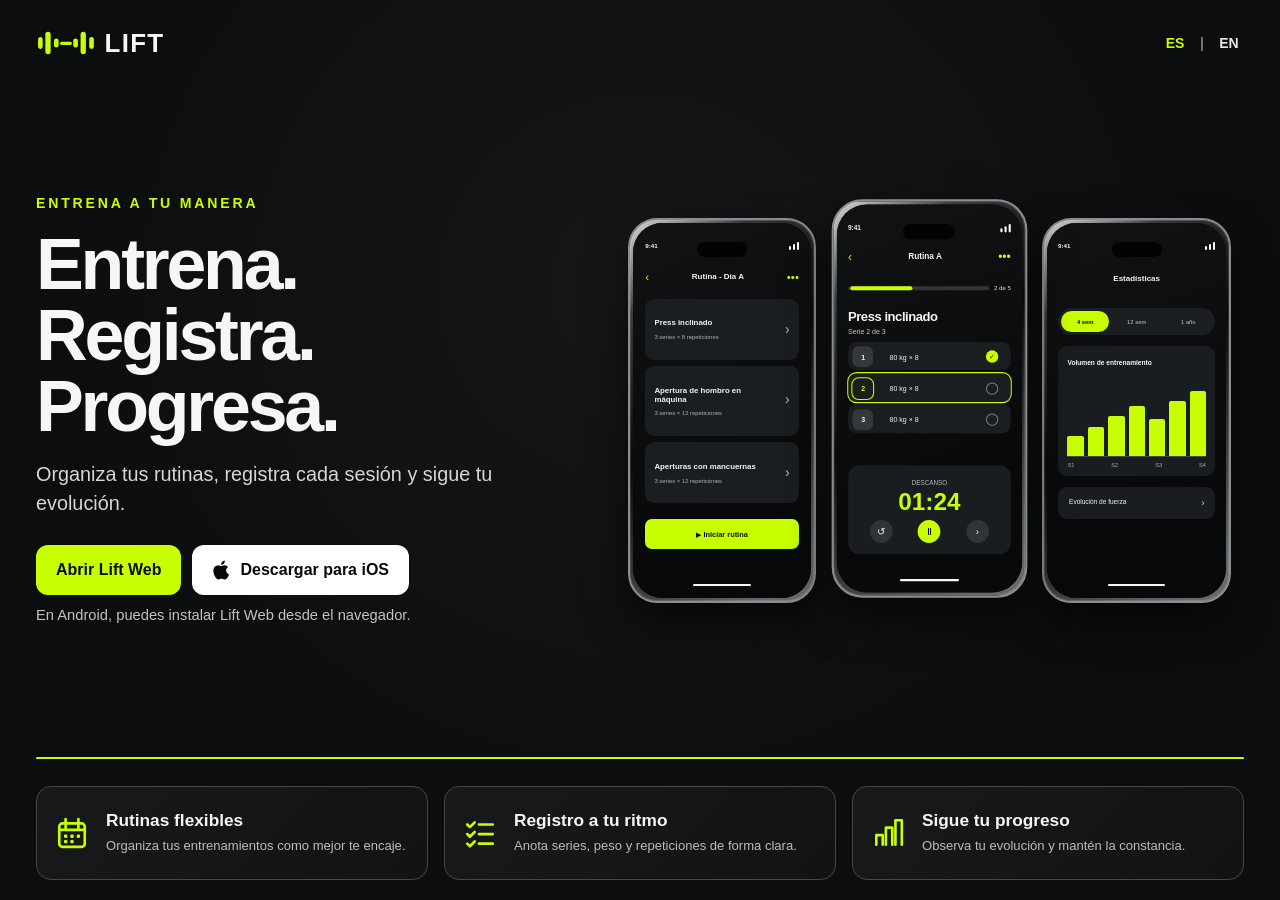
==== index.html @ 6bd26bf0 "Add responsive bilingual LIFT landing" ====
<!doctype html>
<html lang="es">
  <head>
    <meta charset="UTF-8" />
    <meta name="viewport" content="width=device-width, initial-scale=1, viewport-fit=cover" />
    <meta name="theme-color" content="#0c0d0e" />
    <meta name="description" content="Entrena a tu manera con LIFT. Organiza tus rutinas, registra cada sesión y sigue tu evolución." />
    <link rel="icon" type="image/svg+xml" href="assets/lift-mark.svg" />
    <link rel="stylesheet" href="styles.css" />
    <title>LIFT — Entrena. Registra. Progresa.</title>
  </head>
  <body>
    <main class="landing-shell">
      <header class="site-header">
        <a class="brand" href="./" aria-label="LIFT">
          <img class="brand__logo" src="assets/lift-wordmark.svg" alt="LIFT" />
        </a>
        <nav class="language-switch" aria-label="Idioma">
          <button class="language-switch__button is-active" type="button" data-language="es" aria-pressed="true">ES</button>
          <span aria-hidden="true">|</span>
          <button class="language-switch__button" type="button" data-language="en" aria-pressed="false">EN</button>
        </nav>
      </header>

      <section class="hero" aria-labelledby="hero-title">
        <div class="hero-copy">
          <p class="eyebrow" data-i18n="eyebrow">Entrena a tu manera</p>
          <h1 id="hero-title">
            <span data-i18n="headlineFirst">Entrena. Registra.</span>
            <span data-i18n="headlineSecond">Progresa.</span>
          </h1>
          <p class="hero-copy__description" data-i18n="description">Organiza tus rutinas, registra cada sesión y sigue tu evolución.</p>
          <div class="cta-group">
            <a class="button button--primary" data-link="web" href="web/">
              <span data-i18n="webCta">Abrir Lift Web</span>
            </a>
            <a class="button button--apple" data-link="ios" href="#ios-link-pending" aria-disabled="true" title="Añade el enlace de App Store en src/config.js">
              <svg class="apple-mark" aria-hidden="true" viewBox="0 0 18 21"><path d="M14.9 11.1c0-2.5 2-3.7 2.1-3.8a4.6 4.6 0 0 0-3.6-1.9c-1.5-.2-2.9.9-3.7.9-.8 0-2-.9-3.3-.9a4.9 4.9 0 0 0-4.1 2.5c-1.8 3.1-.5 7.7 1.3 10.2.9 1.2 1.9 2.5 3.2 2.4 1.3-.1 1.8-.8 3.4-.8 1.6 0 2.1.8 3.4.8 1.4 0 2.2-1.2 3.1-2.4 1-1.4 1.4-2.8 1.4-2.9-.1 0-3.1-1.2-3.2-4.1ZM12.5 3.8A4.5 4.5 0 0 0 13.6.5a4.6 4.6 0 0 0-3 1.5A4.3 4.3 0 0 0 9.5 5a3.8 3.8 0 0 0 3-1.2Z" fill="currentColor" /></svg>
              <span data-i18n="iosCta">Descargar para iOS</span>
            </a>
          </div>
          <p class="android-note" data-i18n="androidNote">En Android, puedes instalar Lift Web desde el navegador.</p>
        </div>

        <div class="previews" data-i18n-aria="previewsLabel" aria-label="Vistas de LIFT">
          <article class="phone phone--routine" data-preview="routine" aria-label="Vista de rutina">
            <div class="phone__screen">
              <div class="phone-mock phone-mock--routine">
                <div class="phone__status"><span>9:41</span><span class="status-icons"><i></i><i></i><i></i></span></div>
                <div class="phone__notch"></div>
                <div class="phone__topbar"><span class="lime">‹</span><strong data-i18n="routineScreenTitle">Rutina - Día A</strong><span class="lime">•••</span></div>
                <div class="routine-items">
                  <div class="routine-item"><strong data-i18n="exerciseOne">Press inclinado</strong><small data-i18n="setsEight">3 series × 8 repeticiones</small><span>›</span></div>
                  <div class="routine-item"><strong data-i18n="exerciseTwo">Apertura de hombro en máquina</strong><small data-i18n="setsTwelve">3 series × 12 repeticiones</small><span>›</span></div>
                  <div class="routine-item"><strong data-i18n="exerciseThree">Aperturas con mancuernas</strong><small data-i18n="setsTwelve">3 series × 12 repeticiones</small><span>›</span></div>
                </div>
                <div class="phone-button" data-i18n="startRoutine">▶ Iniciar rutina</div>
                <div class="phone__home"></div>
              </div>
            </div>
          </article>

          <article class="phone phone--workout" data-preview="workout" aria-label="Vista de entrenamiento en curso">
            <div class="phone__screen">
              <div class="phone-mock phone-mock--workout">
                <div class="phone__status"><span>9:41</span><span class="status-icons"><i></i><i></i><i></i></span></div>
                <div class="phone__notch"></div>
                <div class="phone__topbar"><span class="lime">‹</span><strong data-i18n="workoutScreenTitle">Rutina A</strong><span class="lime">•••</span></div>
                <div class="progress-line"><span></span><small data-i18n="exerciseCount">2 de 5</small></div>
                <h2 data-i18n="exerciseOne">Press inclinado</h2>
                <p class="set-caption" data-i18n="setCaption">Serie 2 de 3</p>
                <div class="set-list">
                  <div class="set-row"><b>1</b><span>80 kg × 8</span><i class="checked">✓</i></div>
                  <div class="set-row is-current"><b>2</b><span>80 kg × 8</span><i></i></div>
                  <div class="set-row"><b>3</b><span>80 kg × 8</span><i></i></div>
                </div>
                <div class="rest-card"><small data-i18n="rest">Descanso</small><strong>01:24</strong><div><i>↺</i><b>Ⅱ</b><i>›</i></div></div>
                <div class="phone__home"></div>
              </div>
            </div>
          </article>

          <article class="phone phone--stats" data-preview="stats" aria-label="Vista de estadísticas">
            <div class="phone__screen">
              <div class="phone-mock phone-mock--stats">
                <div class="phone__status"><span>9:41</span><span class="status-icons"><i></i><i></i><i></i></span></div>
                <div class="phone__notch"></div>
                <div class="phone__topbar phone__topbar--center"><strong data-i18n="statsScreenTitle">Estadísticas</strong></div>
                <div class="period-tabs"><b data-i18n="fourWeeks">4 sem</b><span data-i18n="twelveWeeks">12 sem</span><span data-i18n="oneYear">1 año</span></div>
                <div class="chart-card"><strong data-i18n="volumeTitle">Volumen de entrenamiento</strong><div class="chart"><i style="--bar:26%"></i><i style="--bar:38%"></i><i style="--bar:52%"></i><i style="--bar:65%"></i><i style="--bar:48%"></i><i style="--bar:72%"></i><i style="--bar:86%"></i></div><div class="chart-labels"><span>S1</span><span>S2</span><span>S3</span><span>S4</span></div></div>
                <div class="strength-card"><span data-i18n="strengthTitle">Evolución de fuerza</span><b>›</b></div>
                <div class="phone__home"></div>
              </div>
            </div>
          </article>
        </div>
      </section>

      <div class="section-rule" aria-hidden="true"></div>

      <section class="features" data-i18n-aria="featuresLabel" aria-label="Características de LIFT">
        <article class="feature-card">
          <svg aria-hidden="true" viewBox="0 0 32 32" fill="none"><rect x="4" y="7" width="24" height="22" rx="3" stroke="currentColor" stroke-width="2.5"/><path d="M10 3v8M22 3v8M4 13h24" stroke="currentColor" stroke-width="2.5" stroke-linecap="round"/><path d="M10 19h.01M16 19h.01M22 19h.01M10 24h.01M16 24h.01" stroke="currentColor" stroke-width="3.5" stroke-linecap="round"/></svg>
          <div><h2 data-i18n="featureRoutinesTitle">Rutinas flexibles</h2><p data-i18n="featureRoutinesBody">Organiza tus entrenamientos como mejor te encaje.</p></div>
        </article>
        <article class="feature-card">
          <svg aria-hidden="true" viewBox="0 0 32 32" fill="none"><path d="m4 8 2.5 2.5L11 6M15 8h13M4 17l2.5 2.5L11 15M15 17h13M4 26l2.5 2.5L11 24M15 26h13" stroke="currentColor" stroke-width="2.5" stroke-linecap="round" stroke-linejoin="round"/></svg>
          <div><h2 data-i18n="featureLogTitle">Registro a tu ritmo</h2><p data-i18n="featureLogBody">Anota series, peso y repeticiones de forma clara.</p></div>
        </article>
        <article class="feature-card">
          <svg aria-hidden="true" viewBox="0 0 32 32" fill="none"><path d="M5 27V18h6v9M14 27V11h6v16M23 27V4h6v23" stroke="currentColor" stroke-width="2.5" stroke-linecap="round" stroke-linejoin="round"/></svg>
          <div><h2 data-i18n="featureProgressTitle">Sigue tu progreso</h2><p data-i18n="featureProgressBody">Observa tu evolución y mantén la constancia.</p></div>
        </article>
      </section>
    </main>
    <script type="module" src="src/main.js"></script>
  </body>
</html>
---- styles.css ----
:root {
  color-scheme: dark;
  font-family: -apple-system, BlinkMacSystemFont, "SF Pro Display", "Segoe UI", sans-serif;
  color: #f5f6f7;
  background: #0c0d0e;
  font-synthesis: none;
  text-rendering: optimizeLegibility;
  --lime: #c8ff00;
  --muted: #a2a6aa;
  --panel: #151719;
  --line: #34383b;
}

* { box-sizing: border-box; }

html { min-width: 320px; background: #0c0d0e; }

body {
  min-width: 320px;
  min-height: 100svh;
  margin: 0;
  background: radial-gradient(ellipse at 50% 32%, #151718 0, #0c0d0e 65%);
}

button, a { font: inherit; }

.landing-shell {
  width: min(100% - 72px, 1420px);
  min-height: 100svh;
  margin: 0 auto;
  padding: max(22px, env(safe-area-inset-top)) 0 max(20px, env(safe-area-inset-bottom));
  display: grid;
  grid-template-rows: auto minmax(0, 1fr) auto auto;
  gap: clamp(18px, 3vh, 34px);
}

.site-header {
  display: flex;
  align-items: center;
  justify-content: space-between;
  min-height: 42px;
}

.brand { display: inline-flex; align-items: center; }
.brand__logo { display: block; width: 145px; height: auto; }

.language-switch {
  display: flex;
  align-items: center;
  gap: 10px;
  color: #7b8084;
  font-size: 14px;
  font-weight: 700;
}

.language-switch__button {
  min-width: 30px;
  padding: 6px 0;
  border: 0;
  color: #e4e6e8;
  background: none;
  cursor: pointer;
}

.language-switch__button.is-active { color: var(--lime); }
.language-switch__button:focus-visible, .button:focus-visible { outline: 3px solid #fff; outline-offset: 4px; }

.hero {
  display: grid;
  grid-template-columns: minmax(0, .9fr) minmax(0, 1.1fr);
  align-items: center;
  gap: clamp(30px, 5vw, 88px);
  min-height: 0;
}

.hero-copy { max-width: 610px; }

.eyebrow {
  margin: 0 0 18px;
  color: var(--lime);
  font-size: clamp(12px, 1.1vw, 16px);
  font-weight: 800;
  letter-spacing: .2em;
  text-transform: uppercase;
}

h1 {
  max-width: 650px;
  margin: 0;
  font-size: clamp(42px, 5.6vw, 82px);
  font-weight: 760;
  line-height: .99;
  letter-spacing: -.045em;
  word-spacing: .055em;
}

h1 span { display: block; }

.hero-copy__description {
  max-width: 530px;
  margin: 18px 0 0;
  color: #d4d6d8;
  font-size: clamp(15px, 1.55vw, 22px);
  line-height: 1.45;
}

.cta-group {
  display: flex;
  flex-wrap: wrap;
  gap: 11px;
  margin-top: 28px;
}

.button {
  min-height: 50px;
  display: inline-flex;
  align-items: center;
  justify-content: center;
  gap: 11px;
  padding: 0 20px;
  border: 0;
  border-radius: 12px;
  text-decoration: none;
  font-size: clamp(14px, 1.25vw, 17px);
  font-weight: 750;
  white-space: nowrap;
  transition: transform .15s ease, filter .15s ease;
}

.button:hover { transform: translateY(-2px); filter: brightness(1.04); }
.button--primary { color: #0b0d0a; background: var(--lime); }
.button--apple { color: #08090a; background: #fff; }
.button--apple[aria-disabled="true"] { cursor: default; }
.button--apple[aria-disabled="true"]:hover { transform: none; filter: none; }
.apple-mark { width: 17px; height: 20px; }

.android-note {
  margin: 10px 0 0;
  color: #c0c3c5;
  font-size: clamp(12px, 1.15vw, 16px);
  line-height: 1.4;
}

.previews {
  display: flex;
  align-items: center;
  justify-content: center;
  gap: clamp(10px, 1.45vw, 22px);
  min-width: 0;
  padding: 16px 0;
}

.phone {
  position: relative;
  flex: 0 1 30%;
  min-width: 0;
  max-width: 205px;
  aspect-ratio: .49;
  padding: 3px;
  border: 2px solid #8a8e91;
  border-radius: clamp(18px, 2.3vw, 30px);
  background: linear-gradient(140deg, #dadcdd, #363a3c 18%, #090a0b 46%, #66696b 92%);
  box-shadow: 0 18px 42px #0009, inset 0 0 0 1px #ffffff24;
}

.phone--workout { z-index: 1; transform: translateY(-12px) scale(1.035); }
.phone__screen { position: relative; width: 100%; height: 100%; overflow: hidden; border-radius: inherit; background: #090a0b; }
.phone__image { width: 100%; height: 100%; display: block; object-fit: cover; }

.phone-mock {
  position: relative;
  height: 100%;
  overflow: hidden;
  padding: 8% 7% 11%;
  background: linear-gradient(160deg, #101214, #08090a 72%);
  color: #f4f5f6;
  font-size: clamp(6px, .68vw, 9px);
}

.phone__status { display: flex; justify-content: space-between; align-items: center; height: 5%; font-size: .72em; font-weight: 700; }
.status-icons { display: flex; align-items: end; gap: 2px; height: 8px; }
.status-icons i { display: block; width: 2px; border-radius: 3px; background: #fff; }
.status-icons i:nth-child(1) { height: 4px; }
.status-icons i:nth-child(2) { height: 6px; }
.status-icons i:nth-child(3) { height: 8px; }
.phone__notch { position: absolute; top: 5%; left: 36%; width: 28%; height: 4%; border-radius: 20px; background: #020303; }
.phone__topbar { height: 13%; display: flex; align-items: center; justify-content: space-between; gap: 2px; font-size: .92em; }
.phone__topbar strong { overflow: hidden; text-overflow: ellipsis; white-space: nowrap; }
.phone__topbar--center { justify-content: center; }
.lime { color: var(--lime); font-size: 1.45em; }
.routine-items { display: grid; gap: 3%; height: 60%; }
.routine-item { position: relative; display: flex; flex-direction: column; justify-content: center; min-height: 0; padding: 6%; border-radius: 9px; background: #1b1e20; }
.routine-item strong { max-width: 87%; font-size: .9em; line-height: 1.15; }
.routine-item small { margin-top: 5%; color: #aeb3b6; font-size: .68em; }
.routine-item > span { position: absolute; right: 6%; top: 36%; color: #aeb5bb; font-size: 1.6em; }
.phone-button { position: absolute; right: 7%; bottom: 13%; left: 7%; padding: 6% 3%; border-radius: 7px; color: #0b0d09; background: var(--lime); text-align: center; font-size: .85em; font-weight: 800; }
.phone__home { position: absolute; bottom: 3.1%; left: 34%; width: 32%; height: 2px; border-radius: 3px; background: #f8f8f8; }

.phone-mock--workout { padding-left: 6%; padding-right: 6%; }
.phone-mock--workout .phone__topbar { height: 11%; }
.progress-line { display: flex; align-items: center; gap: 5px; height: 7%; }
.progress-line::before { content: ""; flex: 1; height: 4px; border-radius: 3px; background: #333638; }
.progress-line > span { position: absolute; left: 7%; width: 34%; height: 4px; border-radius: 3px; background: var(--lime); }
.progress-line small { color: #e4e6e7; font-size: .67em; }
.phone-mock--workout h2 { margin: 6% 0 0; font-size: 1.45em; letter-spacing: -.035em; }
.set-caption { margin: 2% 0 4%; color: #c4c8ca; font-size: .78em; }
.set-list { display: grid; gap: 3%; }
.set-row { display: grid; grid-template-columns: 20% 1fr 13%; align-items: center; gap: 4%; min-height: 21px; padding: 3%; border-radius: 8px; background: #1b1e20; font-size: .78em; }
.set-row b { display: grid; place-items: center; width: 20px; aspect-ratio: 1; border-radius: 6px; background: #34383b; }
.set-row i { width: 12px; aspect-ratio: 1; border: 1.5px solid #777c7f; border-radius: 50%; font-style: normal; }
.set-row i.checked { display: grid; place-items: center; border: 0; color: #0b0d0a; background: var(--lime); font-size: 1em; font-weight: 900; }
.set-row.is-current { outline: 1px solid var(--lime); }
.set-row.is-current b { color: var(--lime); background: transparent; outline: 1px solid var(--lime); }
.rest-card { position: absolute; right: 6%; bottom: 10%; left: 6%; padding: 6% 5%; border-radius: 11px; background: #1a1d1f; text-align: center; }
.rest-card small { color: #b7bbbe; font-size: .7em; text-transform: uppercase; }
.rest-card strong { display: block; margin: 2% 0 4%; color: var(--lime); font-size: 2.7em; line-height: 1; }
.rest-card div { display: flex; justify-content: space-around; align-items: center; }
.rest-card i, .rest-card b { display: grid; place-items: center; width: 22px; aspect-ratio: 1; border-radius: 50%; background: #303436; font-size: 1.1em; font-style: normal; }
.rest-card b { color: #080a07; background: var(--lime); }

.phone-mock--stats { padding-left: 6%; padding-right: 6%; }
.phone-mock--stats .phone__topbar { height: 14%; }
.period-tabs { display: flex; align-items: center; justify-content: space-between; gap: 3px; margin: 4% 0 7%; padding: 3px; border-radius: 20px; background: #1c1f21; font-size: .68em; }
.period-tabs > * { flex: 1; padding: 5% 0; border-radius: 20px; color: #c4c8ca; text-align: center; white-space: nowrap; }
.period-tabs b { color: #0b0d08; background: var(--lime); }
.chart-card { padding: 7% 6% 5%; border-radius: 9px; background: #1a1d1f; }
.chart-card > strong { font-size: .76em; }
.chart { height: 77px; display: flex; align-items: end; justify-content: space-between; gap: 4px; margin-top: 9%; border-bottom: 1px solid #464a4c; }
.chart i { flex: 1; height: var(--bar); border-radius: 2px 2px 0 0; background: var(--lime); }
.chart-labels { display: flex; justify-content: space-between; margin-top: 4%; color: #aeb3b6; font-size: .65em; }
.strength-card { display: flex; justify-content: space-between; margin-top: 7%; padding: 7%; border-radius: 9px; background: #1a1d1f; font-size: .75em; }
.strength-card b { font-size: 1.35em; color: #aeb5bb; }

.section-rule { height: 2px; border-radius: 2px; background: var(--lime); }

.features { display: grid; grid-template-columns: repeat(3, minmax(0, 1fr)); gap: 16px; }
.feature-card { min-height: 94px; display: flex; align-items: center; gap: 17px; padding: 18px; border: 1px solid #43484b; border-radius: 15px; background: linear-gradient(135deg, #17191a, #111314); }
.feature-card svg { flex: 0 0 34px; width: 34px; color: var(--lime); }
.feature-card h2 { margin: 0; font-size: clamp(14px, 1.35vw, 18px); line-height: 1.15; }
.feature-card p { margin: 6px 0 0; color: #b9bdc0; font-size: clamp(11px, 1.02vw, 14px); line-height: 1.35; }

@media (max-width: 860px) {
  .landing-shell { width: min(100% - 42px, 700px); gap: clamp(14px, 2.5vh, 24px); }
  .hero { grid-template-columns: minmax(0, 1fr) minmax(0, .95fr); gap: 20px; }
  .phone { flex-basis: 32%; }
  .previews { gap: 8px; }
  .phone-mock { font-size: clamp(6px, .9vw, 8px); }
  .cta-group { gap: 8px; margin-top: 20px; }
  .button { min-height: 46px; padding: 0 14px; }
  .feature-card { gap: 12px; padding: 14px; }
  .feature-card svg { flex-basis: 28px; width: 28px; }
}

@media (max-width: 680px) {
  .landing-shell {
    width: auto;
    min-height: 100svh;
    padding: max(12px, env(safe-area-inset-top)) 17px max(12px, env(safe-area-inset-bottom));
    display: flex;
    flex-direction: column;
    justify-content: space-between;
    gap: clamp(10px, 1.9vh, 16px);
  }
  .site-header { min-height: 31px; }
  .brand__logo { width: 105px; }
  .language-switch { gap: 7px; font-size: 12px; }
  .language-switch__button { min-width: 25px; padding: 4px 0; }
  .hero { display: flex; flex-direction: column; align-items: stretch; gap: 0; }
  .hero-copy { max-width: none; }
  .eyebrow { margin-bottom: 9px; font-size: 10px; letter-spacing: .18em; }
  h1 { max-width: 400px; font-size: clamp(34px, 9.6vw, 43px); line-height: .99; letter-spacing: -.045em; }
  h1 span:first-child { white-space: nowrap; }
  h1 span:last-child { margin-top: 1px; }
  .hero-copy__description { max-width: 360px; margin-top: 9px; font-size: 15px; line-height: 1.35; }
  .cta-group { display: grid; grid-template-columns: 1fr 1fr; gap: 8px; margin-top: 14px; }
  .button { min-height: 43px; gap: 6px; padding: 0 9px; border-radius: 10px; font-size: clamp(12px, 3.25vw, 14px); }
  .apple-mark { width: 14px; height: 17px; }
  .android-note { margin-top: 8px; font-size: 12px; line-height: 1.25; text-align: center; }
  .previews { width: 100%; gap: clamp(6px, 2vw, 9px); padding: 14px 0 8px; }
  .phone { flex: 1 1 0; max-width: 145px; aspect-ratio: .49; padding: 2px; border-width: 1.5px; border-radius: clamp(15px, 5vw, 22px); }
  .phone--workout { transform: translateY(-7px) scale(1.035); }
  .phone-mock { padding-top: 7%; font-size: clamp(6px, 2.05vw, 8px); }
  .phone__status { font-size: .68em; }
  .phone__topbar { font-size: .8em; }
  .routine-items { height: 59%; }
  .routine-item { border-radius: 7px; }
  .routine-item strong { font-size: .83em; }
  .routine-item small { font-size: .6em; }
  .phone-button { font-size: .72em; }
  .phone-mock--workout h2 { font-size: 1.22em; }
  .set-row { min-height: 16px; font-size: .68em; }
  .set-row b { width: 14px; border-radius: 4px; }
  .set-row i { width: 9px; }
  .rest-card { bottom: 10%; padding: 5% 4%; border-radius: 8px; }
  .rest-card strong { font-size: 2.3em; }
  .rest-card i, .rest-card b { width: 17px; }
  .chart { height: 57px; }
  .chart-card > strong { font-size: .67em; }
  .period-tabs { font-size: .6em; }
  .section-rule { height: 2px; }
  .features { grid-template-columns: repeat(3, minmax(0, 1fr)); gap: 7px; }
  .feature-card { min-height: 72px; flex-direction: column; justify-content: center; gap: 4px; padding: 8px 4px; border-radius: 11px; text-align: center; }
  .feature-card svg { flex: 0 0 23px; width: 23px; }
  .feature-card h2 { font-size: clamp(10px, 3vw, 12px); }
  .feature-card p { display: none; }
}

@media (max-width: 380px) {
  .landing-shell { padding-right: 14px; padding-left: 14px; }
  h1 { font-size: clamp(32px, 9.1vw, 35px); }
  .button { min-height: 41px; font-size: 12px; }
  .phone-mock { font-size: 6px; }
  .phone-mock--workout h2 { font-size: 1.15em; }
}

@media (max-height: 730px) and (max-width: 680px) {
  .landing-shell { gap: 8px; }
  .hero-copy__description { margin-top: 6px; }
  .cta-group { margin-top: 10px; }
  .android-note { margin-top: 5px; }
  .previews { padding-top: 7px; padding-bottom: 3px; }
  .phone { max-width: 130px; }
  .features { gap: 5px; }
  .feature-card { min-height: 60px; }
  .feature-card svg { flex-basis: 19px; width: 19px; }
}

@media (prefers-reduced-motion: reduce) {
  *, *::before, *::after { scroll-behavior: auto !important; transition-duration: .01ms !important; }
}
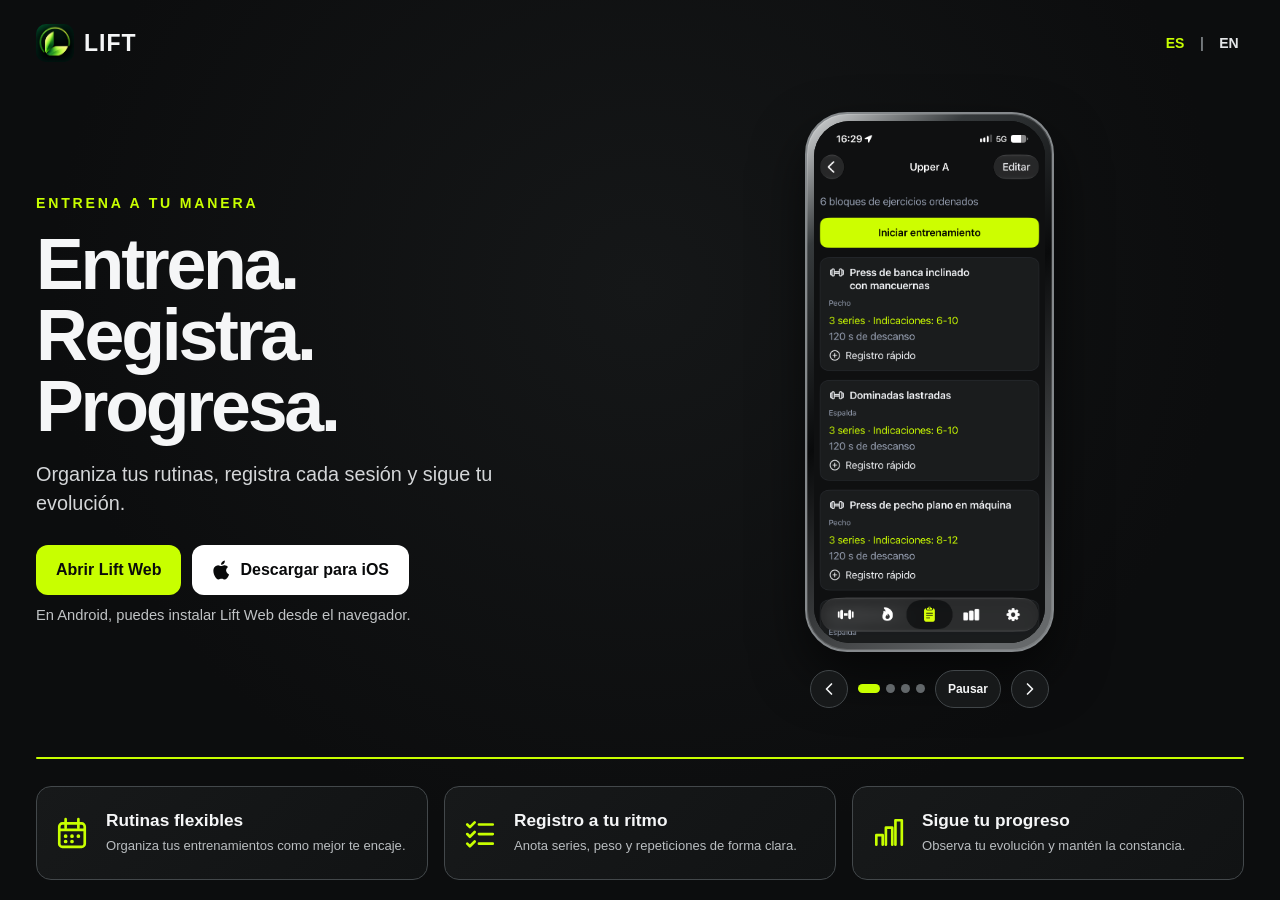
==== commit 33a6fd88: "Add real app screenshot carousel" ====
--- a/index.html
+++ b/index.html
@@ -5,7 +5,7 @@
     <meta name="viewport" content="width=device-width, initial-scale=1, viewport-fit=cover" />
     <meta name="theme-color" content="#0c0d0e" />
     <meta name="description" content="Entrena a tu manera con LIFT. Organiza tus rutinas, registra cada sesión y sigue tu evolución." />
-    <link rel="icon" type="image/svg+xml" href="assets/lift-mark.svg" />
+    <link rel="icon" type="image/jpeg" href="assets/real-app/lift-app-icon.jpeg" />
     <link rel="stylesheet" href="styles.css" />
     <title>LIFT — Entrena. Registra. Progresa.</title>
   </head>
@@ -13,7 +13,8 @@
     <main class="landing-shell">
       <header class="site-header">
         <a class="brand" href="./" aria-label="LIFT">
-          <img class="brand__logo" src="assets/lift-wordmark.svg" alt="LIFT" />
+          <img class="brand__mark" src="assets/real-app/lift-app-icon.jpeg" alt="" />
+          <span class="brand__name">LIFT</span>
         </a>
         <nav class="language-switch" aria-label="Idioma">
           <button class="language-switch__button is-active" type="button" data-language="es" aria-pressed="true">ES</button>
@@ -42,58 +43,24 @@
           <p class="android-note" data-i18n="androidNote">En Android, puedes instalar Lift Web desde el navegador.</p>
         </div>
 
-        <div class="previews" data-i18n-aria="previewsLabel" aria-label="Vistas de LIFT">
-          <article class="phone phone--routine" data-preview="routine" aria-label="Vista de rutina">
-            <div class="phone__screen">
-              <div class="phone-mock phone-mock--routine">
-                <div class="phone__status"><span>9:41</span><span class="status-icons"><i></i><i></i><i></i></span></div>
-                <div class="phone__notch"></div>
-                <div class="phone__topbar"><span class="lime">‹</span><strong data-i18n="routineScreenTitle">Rutina - Día A</strong><span class="lime">•••</span></div>
-                <div class="routine-items">
-                  <div class="routine-item"><strong data-i18n="exerciseOne">Press inclinado</strong><small data-i18n="setsEight">3 series × 8 repeticiones</small><span>›</span></div>
-                  <div class="routine-item"><strong data-i18n="exerciseTwo">Apertura de hombro en máquina</strong><small data-i18n="setsTwelve">3 series × 12 repeticiones</small><span>›</span></div>
-                  <div class="routine-item"><strong data-i18n="exerciseThree">Aperturas con mancuernas</strong><small data-i18n="setsTwelve">3 series × 12 repeticiones</small><span>›</span></div>
-                </div>
-                <div class="phone-button" data-i18n="startRoutine">▶ Iniciar rutina</div>
-                <div class="phone__home"></div>
-              </div>
+        <section class="product-carousel" data-i18n-aria="carouselLabel" aria-label="Capturas de la app LIFT" aria-roledescription="carrusel">
+          <div class="phone-frame">
+            <div class="phone-frame__screen" data-carousel-screen>
+              <div class="carousel-slides" data-carousel-slides aria-live="off"></div>
             </div>
-          </article>
-
-          <article class="phone phone--workout" data-preview="workout" aria-label="Vista de entrenamiento en curso">
-            <div class="phone__screen">
-              <div class="phone-mock phone-mock--workout">
-                <div class="phone__status"><span>9:41</span><span class="status-icons"><i></i><i></i><i></i></span></div>
-                <div class="phone__notch"></div>
-                <div class="phone__topbar"><span class="lime">‹</span><strong data-i18n="workoutScreenTitle">Rutina A</strong><span class="lime">•••</span></div>
-                <div class="progress-line"><span></span><small data-i18n="exerciseCount">2 de 5</small></div>
-                <h2 data-i18n="exerciseOne">Press inclinado</h2>
-                <p class="set-caption" data-i18n="setCaption">Serie 2 de 3</p>
-                <div class="set-list">
-                  <div class="set-row"><b>1</b><span>80 kg × 8</span><i class="checked">✓</i></div>
-                  <div class="set-row is-current"><b>2</b><span>80 kg × 8</span><i></i></div>
-                  <div class="set-row"><b>3</b><span>80 kg × 8</span><i></i></div>
-                </div>
-                <div class="rest-card"><small data-i18n="rest">Descanso</small><strong>01:24</strong><div><i>↺</i><b>Ⅱ</b><i>›</i></div></div>
-                <div class="phone__home"></div>
-              </div>
-            </div>
-          </article>
-
-          <article class="phone phone--stats" data-preview="stats" aria-label="Vista de estadísticas">
-            <div class="phone__screen">
-              <div class="phone-mock phone-mock--stats">
-                <div class="phone__status"><span>9:41</span><span class="status-icons"><i></i><i></i><i></i></span></div>
-                <div class="phone__notch"></div>
-                <div class="phone__topbar phone__topbar--center"><strong data-i18n="statsScreenTitle">Estadísticas</strong></div>
-                <div class="period-tabs"><b data-i18n="fourWeeks">4 sem</b><span data-i18n="twelveWeeks">12 sem</span><span data-i18n="oneYear">1 año</span></div>
-                <div class="chart-card"><strong data-i18n="volumeTitle">Volumen de entrenamiento</strong><div class="chart"><i style="--bar:26%"></i><i style="--bar:38%"></i><i style="--bar:52%"></i><i style="--bar:65%"></i><i style="--bar:48%"></i><i style="--bar:72%"></i><i style="--bar:86%"></i></div><div class="chart-labels"><span>S1</span><span>S2</span><span>S3</span><span>S4</span></div></div>
-                <div class="strength-card"><span data-i18n="strengthTitle">Evolución de fuerza</span><b>›</b></div>
-                <div class="phone__home"></div>
-              </div>
-            </div>
-          </article>
-        </div>
+          </div>
+          <div class="carousel-controls" data-carousel-controls data-i18n-aria="carouselControlsLabel" aria-label="Controles del carrusel">
+            <button class="carousel-control carousel-control--arrow" type="button" data-carousel-prev aria-label="Captura anterior">
+              <svg aria-hidden="true" viewBox="0 0 24 24"><path d="m15 18-6-6 6-6" /></svg>
+            </button>
+            <div class="carousel-dots" data-carousel-dots role="group" aria-label="Elegir captura"></div>
+            <button class="carousel-control carousel-control--toggle" type="button" data-carousel-toggle aria-pressed="false">Pausar</button>
+            <button class="carousel-control carousel-control--arrow" type="button" data-carousel-next aria-label="Siguiente captura">
+              <svg aria-hidden="true" viewBox="0 0 24 24"><path d="m9 18 6-6-6-6" /></svg>
+            </button>
+          </div>
+          <p class="visually-hidden" data-carousel-status aria-live="polite"></p>
+        </section>
       </section>
 
       <div class="section-rule" aria-hidden="true"></div>
--- a/styles.css
+++ b/styles.css
@@ -41,8 +41,9 @@
   min-height: 42px;
 }
 
-.brand { display: inline-flex; align-items: center; }
-.brand__logo { display: block; width: 145px; height: auto; }
+.brand { display: inline-flex; align-items: center; gap: 10px; color: inherit; text-decoration: none; }
+.brand__mark { display: block; width: 38px; height: 38px; border-radius: 10px; object-fit: cover; }
+.brand__name { font-size: 23px; font-weight: 800; letter-spacing: .045em; }
 
 .language-switch {
   display: flex;
@@ -141,95 +142,69 @@
   line-height: 1.4;
 }
 
-.previews {
-  display: flex;
-  align-items: center;
-  justify-content: center;
-  gap: clamp(10px, 1.45vw, 22px);
+.product-carousel {
+  display: grid;
+  justify-items: center;
+  align-content: center;
+  gap: 16px;
   min-width: 0;
-  padding: 16px 0;
-}
-
-.phone {
+}
+
+.phone-frame {
+  height: min(60svh, 650px);
+  max-height: 100%;
+  aspect-ratio: 707 / 1536;
+  padding: 7px;
+  border: 2px solid #85898c;
+  border-radius: clamp(34px, 3.3vw, 48px);
+  background: linear-gradient(140deg, #dadcdd, #363a3c 18%, #090a0b 46%, #66696b 92%);
+  box-shadow: 0 24px 52px #0009, inset 0 0 0 1px #ffffff24;
+}
+
+.phone-frame__screen {
   position: relative;
-  flex: 0 1 30%;
-  min-width: 0;
-  max-width: 205px;
-  aspect-ratio: .49;
-  padding: 3px;
-  border: 2px solid #8a8e91;
-  border-radius: clamp(18px, 2.3vw, 30px);
-  background: linear-gradient(140deg, #dadcdd, #363a3c 18%, #090a0b 46%, #66696b 92%);
-  box-shadow: 0 18px 42px #0009, inset 0 0 0 1px #ffffff24;
-}
-
-.phone--workout { z-index: 1; transform: translateY(-12px) scale(1.035); }
-.phone__screen { position: relative; width: 100%; height: 100%; overflow: hidden; border-radius: inherit; background: #090a0b; }
-.phone__image { width: 100%; height: 100%; display: block; object-fit: cover; }
-
-.phone-mock {
-  position: relative;
+  width: 100%;
   height: 100%;
   overflow: hidden;
-  padding: 8% 7% 11%;
-  background: linear-gradient(160deg, #101214, #08090a 72%);
+  border-radius: clamp(27px, 2.8vw, 39px);
+  background: #090a0b;
+  touch-action: pan-y;
+}
+
+.carousel-slides { position: absolute; inset: 0; }
+.carousel-slide { position: absolute; inset: 0; margin: 0; opacity: 0; visibility: hidden; transition: opacity .35s ease, visibility .35s ease; }
+.carousel-slide.is-active { opacity: 1; visibility: visible; }
+.carousel-slide img { display: block; width: 100%; height: 100%; object-fit: cover; }
+
+.carousel-controls {
+  display: flex;
+  align-items: center;
+  justify-content: center;
+  gap: 10px;
+  min-height: 42px;
+}
+
+.carousel-control {
+  min-width: 38px;
+  min-height: 38px;
+  display: inline-flex;
+  align-items: center;
+  justify-content: center;
+  border: 1px solid #414649;
+  border-radius: 999px;
   color: #f4f5f6;
-  font-size: clamp(6px, .68vw, 9px);
-}
-
-.phone__status { display: flex; justify-content: space-between; align-items: center; height: 5%; font-size: .72em; font-weight: 700; }
-.status-icons { display: flex; align-items: end; gap: 2px; height: 8px; }
-.status-icons i { display: block; width: 2px; border-radius: 3px; background: #fff; }
-.status-icons i:nth-child(1) { height: 4px; }
-.status-icons i:nth-child(2) { height: 6px; }
-.status-icons i:nth-child(3) { height: 8px; }
-.phone__notch { position: absolute; top: 5%; left: 36%; width: 28%; height: 4%; border-radius: 20px; background: #020303; }
-.phone__topbar { height: 13%; display: flex; align-items: center; justify-content: space-between; gap: 2px; font-size: .92em; }
-.phone__topbar strong { overflow: hidden; text-overflow: ellipsis; white-space: nowrap; }
-.phone__topbar--center { justify-content: center; }
-.lime { color: var(--lime); font-size: 1.45em; }
-.routine-items { display: grid; gap: 3%; height: 60%; }
-.routine-item { position: relative; display: flex; flex-direction: column; justify-content: center; min-height: 0; padding: 6%; border-radius: 9px; background: #1b1e20; }
-.routine-item strong { max-width: 87%; font-size: .9em; line-height: 1.15; }
-.routine-item small { margin-top: 5%; color: #aeb3b6; font-size: .68em; }
-.routine-item > span { position: absolute; right: 6%; top: 36%; color: #aeb5bb; font-size: 1.6em; }
-.phone-button { position: absolute; right: 7%; bottom: 13%; left: 7%; padding: 6% 3%; border-radius: 7px; color: #0b0d09; background: var(--lime); text-align: center; font-size: .85em; font-weight: 800; }
-.phone__home { position: absolute; bottom: 3.1%; left: 34%; width: 32%; height: 2px; border-radius: 3px; background: #f8f8f8; }
-
-.phone-mock--workout { padding-left: 6%; padding-right: 6%; }
-.phone-mock--workout .phone__topbar { height: 11%; }
-.progress-line { display: flex; align-items: center; gap: 5px; height: 7%; }
-.progress-line::before { content: ""; flex: 1; height: 4px; border-radius: 3px; background: #333638; }
-.progress-line > span { position: absolute; left: 7%; width: 34%; height: 4px; border-radius: 3px; background: var(--lime); }
-.progress-line small { color: #e4e6e7; font-size: .67em; }
-.phone-mock--workout h2 { margin: 6% 0 0; font-size: 1.45em; letter-spacing: -.035em; }
-.set-caption { margin: 2% 0 4%; color: #c4c8ca; font-size: .78em; }
-.set-list { display: grid; gap: 3%; }
-.set-row { display: grid; grid-template-columns: 20% 1fr 13%; align-items: center; gap: 4%; min-height: 21px; padding: 3%; border-radius: 8px; background: #1b1e20; font-size: .78em; }
-.set-row b { display: grid; place-items: center; width: 20px; aspect-ratio: 1; border-radius: 6px; background: #34383b; }
-.set-row i { width: 12px; aspect-ratio: 1; border: 1.5px solid #777c7f; border-radius: 50%; font-style: normal; }
-.set-row i.checked { display: grid; place-items: center; border: 0; color: #0b0d0a; background: var(--lime); font-size: 1em; font-weight: 900; }
-.set-row.is-current { outline: 1px solid var(--lime); }
-.set-row.is-current b { color: var(--lime); background: transparent; outline: 1px solid var(--lime); }
-.rest-card { position: absolute; right: 6%; bottom: 10%; left: 6%; padding: 6% 5%; border-radius: 11px; background: #1a1d1f; text-align: center; }
-.rest-card small { color: #b7bbbe; font-size: .7em; text-transform: uppercase; }
-.rest-card strong { display: block; margin: 2% 0 4%; color: var(--lime); font-size: 2.7em; line-height: 1; }
-.rest-card div { display: flex; justify-content: space-around; align-items: center; }
-.rest-card i, .rest-card b { display: grid; place-items: center; width: 22px; aspect-ratio: 1; border-radius: 50%; background: #303436; font-size: 1.1em; font-style: normal; }
-.rest-card b { color: #080a07; background: var(--lime); }
-
-.phone-mock--stats { padding-left: 6%; padding-right: 6%; }
-.phone-mock--stats .phone__topbar { height: 14%; }
-.period-tabs { display: flex; align-items: center; justify-content: space-between; gap: 3px; margin: 4% 0 7%; padding: 3px; border-radius: 20px; background: #1c1f21; font-size: .68em; }
-.period-tabs > * { flex: 1; padding: 5% 0; border-radius: 20px; color: #c4c8ca; text-align: center; white-space: nowrap; }
-.period-tabs b { color: #0b0d08; background: var(--lime); }
-.chart-card { padding: 7% 6% 5%; border-radius: 9px; background: #1a1d1f; }
-.chart-card > strong { font-size: .76em; }
-.chart { height: 77px; display: flex; align-items: end; justify-content: space-between; gap: 4px; margin-top: 9%; border-bottom: 1px solid #464a4c; }
-.chart i { flex: 1; height: var(--bar); border-radius: 2px 2px 0 0; background: var(--lime); }
-.chart-labels { display: flex; justify-content: space-between; margin-top: 4%; color: #aeb3b6; font-size: .65em; }
-.strength-card { display: flex; justify-content: space-between; margin-top: 7%; padding: 7%; border-radius: 9px; background: #1a1d1f; font-size: .75em; }
-.strength-card b { font-size: 1.35em; color: #aeb5bb; }
+  background: #17191a;
+  cursor: pointer;
+}
+
+.carousel-control:hover { border-color: var(--lime); }
+.carousel-control:focus-visible { outline: 3px solid #fff; outline-offset: 3px; }
+.carousel-control--arrow svg { width: 20px; height: 20px; fill: none; stroke: currentColor; stroke-width: 2; stroke-linecap: round; stroke-linejoin: round; }
+.carousel-control--toggle { padding: 0 12px; font-size: 12px; font-weight: 700; }
+.carousel-dots { display: flex; align-items: center; gap: 6px; }
+.carousel-dot { width: 9px; height: 9px; min-width: 9px; min-height: 9px; padding: 0; border: 0; border-radius: 50%; background: #62676a; cursor: pointer; }
+.carousel-dot[aria-current="true"] { width: 22px; border-radius: 9px; background: var(--lime); }
+.visually-hidden { position: absolute; width: 1px; height: 1px; padding: 0; margin: -1px; overflow: hidden; clip: rect(0, 0, 0, 0); white-space: nowrap; border: 0; }
 
 .section-rule { height: 2px; border-radius: 2px; background: var(--lime); }
 
@@ -242,9 +217,6 @@
 @media (max-width: 860px) {
   .landing-shell { width: min(100% - 42px, 700px); gap: clamp(14px, 2.5vh, 24px); }
   .hero { grid-template-columns: minmax(0, 1fr) minmax(0, .95fr); gap: 20px; }
-  .phone { flex-basis: 32%; }
-  .previews { gap: 8px; }
-  .phone-mock { font-size: clamp(6px, .9vw, 8px); }
   .cta-group { gap: 8px; margin-top: 20px; }
   .button { min-height: 46px; padding: 0 14px; }
   .feature-card { gap: 12px; padding: 14px; }
@@ -262,7 +234,9 @@
     gap: clamp(10px, 1.9vh, 16px);
   }
   .site-header { min-height: 31px; }
-  .brand__logo { width: 105px; }
+  .brand { gap: 8px; }
+  .brand__mark { width: 31px; height: 31px; border-radius: 8px; }
+  .brand__name { font-size: 20px; }
   .language-switch { gap: 7px; font-size: 12px; }
   .language-switch__button { min-width: 25px; padding: 4px 0; }
   .hero { display: flex; flex-direction: column; align-items: stretch; gap: 0; }
@@ -276,27 +250,15 @@
   .button { min-height: 43px; gap: 6px; padding: 0 9px; border-radius: 10px; font-size: clamp(12px, 3.25vw, 14px); }
   .apple-mark { width: 14px; height: 17px; }
   .android-note { margin-top: 8px; font-size: 12px; line-height: 1.25; text-align: center; }
-  .previews { width: 100%; gap: clamp(6px, 2vw, 9px); padding: 14px 0 8px; }
-  .phone { flex: 1 1 0; max-width: 145px; aspect-ratio: .49; padding: 2px; border-width: 1.5px; border-radius: clamp(15px, 5vw, 22px); }
-  .phone--workout { transform: translateY(-7px) scale(1.035); }
-  .phone-mock { padding-top: 7%; font-size: clamp(6px, 2.05vw, 8px); }
-  .phone__status { font-size: .68em; }
-  .phone__topbar { font-size: .8em; }
-  .routine-items { height: 59%; }
-  .routine-item { border-radius: 7px; }
-  .routine-item strong { font-size: .83em; }
-  .routine-item small { font-size: .6em; }
-  .phone-button { font-size: .72em; }
-  .phone-mock--workout h2 { font-size: 1.22em; }
-  .set-row { min-height: 16px; font-size: .68em; }
-  .set-row b { width: 14px; border-radius: 4px; }
-  .set-row i { width: 9px; }
-  .rest-card { bottom: 10%; padding: 5% 4%; border-radius: 8px; }
-  .rest-card strong { font-size: 2.3em; }
-  .rest-card i, .rest-card b { width: 17px; }
-  .chart { height: 57px; }
-  .chart-card > strong { font-size: .67em; }
-  .period-tabs { font-size: .6em; }
+  .product-carousel { gap: 10px; margin-top: 16px; }
+  .phone-frame { height: clamp(320px, 48svh, 390px); padding: 5px; border-radius: 34px; }
+  .phone-frame__screen { border-radius: 27px; }
+  .carousel-controls { gap: 8px; min-height: 38px; }
+  .carousel-control { min-width: 34px; min-height: 34px; }
+  .carousel-control--toggle { padding: 0 10px; font-size: 11px; }
+  .carousel-dots { gap: 5px; }
+  .carousel-dot { width: 8px; height: 8px; min-width: 8px; min-height: 8px; }
+  .carousel-dot[aria-current="true"] { width: 18px; }
   .section-rule { height: 2px; }
   .features { grid-template-columns: repeat(3, minmax(0, 1fr)); gap: 7px; }
   .feature-card { min-height: 72px; flex-direction: column; justify-content: center; gap: 4px; padding: 8px 4px; border-radius: 11px; text-align: center; }
@@ -309,8 +271,10 @@
   .landing-shell { padding-right: 14px; padding-left: 14px; }
   h1 { font-size: clamp(32px, 9.1vw, 35px); }
   .button { min-height: 41px; font-size: 12px; }
-  .phone-mock { font-size: 6px; }
-  .phone-mock--workout h2 { font-size: 1.15em; }
+  .carousel-controls { gap: 6px; }
+  .carousel-control { min-width: 32px; min-height: 32px; }
+  .carousel-control--toggle { padding: 0 8px; }
+  .carousel-dots { gap: 4px; }
 }
 
 @media (max-height: 730px) and (max-width: 680px) {
@@ -318,8 +282,7 @@
   .hero-copy__description { margin-top: 6px; }
   .cta-group { margin-top: 10px; }
   .android-note { margin-top: 5px; }
-  .previews { padding-top: 7px; padding-bottom: 3px; }
-  .phone { max-width: 130px; }
+  .product-carousel { margin-top: 10px; gap: 7px; }
   .features { gap: 5px; }
   .feature-card { min-height: 60px; }
   .feature-card svg { flex-basis: 19px; width: 19px; }
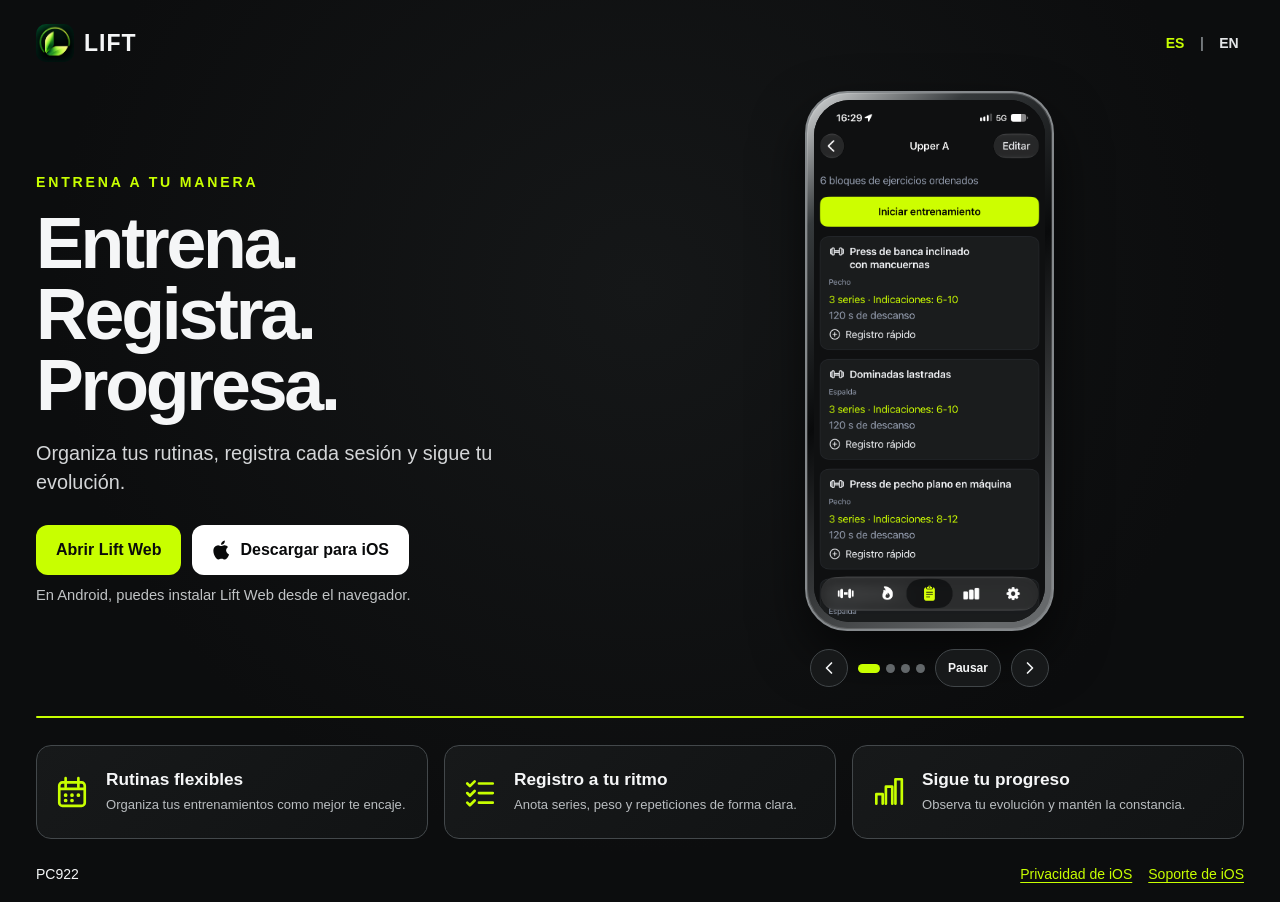
==== commit 6785ef0e: "feat: add iOS privacy and support pages" ====
--- a/index.html
+++ b/index.html
@@ -79,6 +79,13 @@
           <div><h2 data-i18n="featureProgressTitle">Sigue tu progreso</h2><p data-i18n="featureProgressBody">Observa tu evolución y mantén la constancia.</p></div>
         </article>
       </section>
+      <footer class="site-footer">
+        <span>PC922</span>
+        <nav aria-label="Recursos de LIFT para iOS" data-i18n-aria="iosResourcesLabel">
+          <a href="privacy/" data-i18n="iosPrivacy">Privacidad de iOS</a>
+          <a href="support/" data-i18n="iosSupport">Soporte de iOS</a>
+        </nav>
+      </footer>
     </main>
     <script type="module" src="src/main.js"></script>
   </body>
--- a/styles.css
+++ b/styles.css
@@ -205,6 +205,12 @@
 .carousel-dot { width: 9px; height: 9px; min-width: 9px; min-height: 9px; padding: 0; border: 0; border-radius: 50%; background: #62676a; cursor: pointer; }
 .carousel-dot[aria-current="true"] { width: 22px; border-radius: 9px; background: var(--lime); }
 .visually-hidden { position: absolute; width: 1px; height: 1px; padding: 0; margin: -1px; overflow: hidden; clip: rect(0, 0, 0, 0); white-space: nowrap; border: 0; }
+
+.site-footer,
+.site-footer nav { display: flex; flex-wrap: wrap; gap: .5rem 1rem; }
+.site-footer { justify-content: space-between; font-size: .875rem; }
+.site-footer nav a { color: var(--lime); text-underline-offset: .2em; }
+.site-footer nav a:focus-visible { outline: 2px solid currentColor; outline-offset: .2em; }
 
 .section-rule { height: 2px; border-radius: 2px; background: var(--lime); }
 
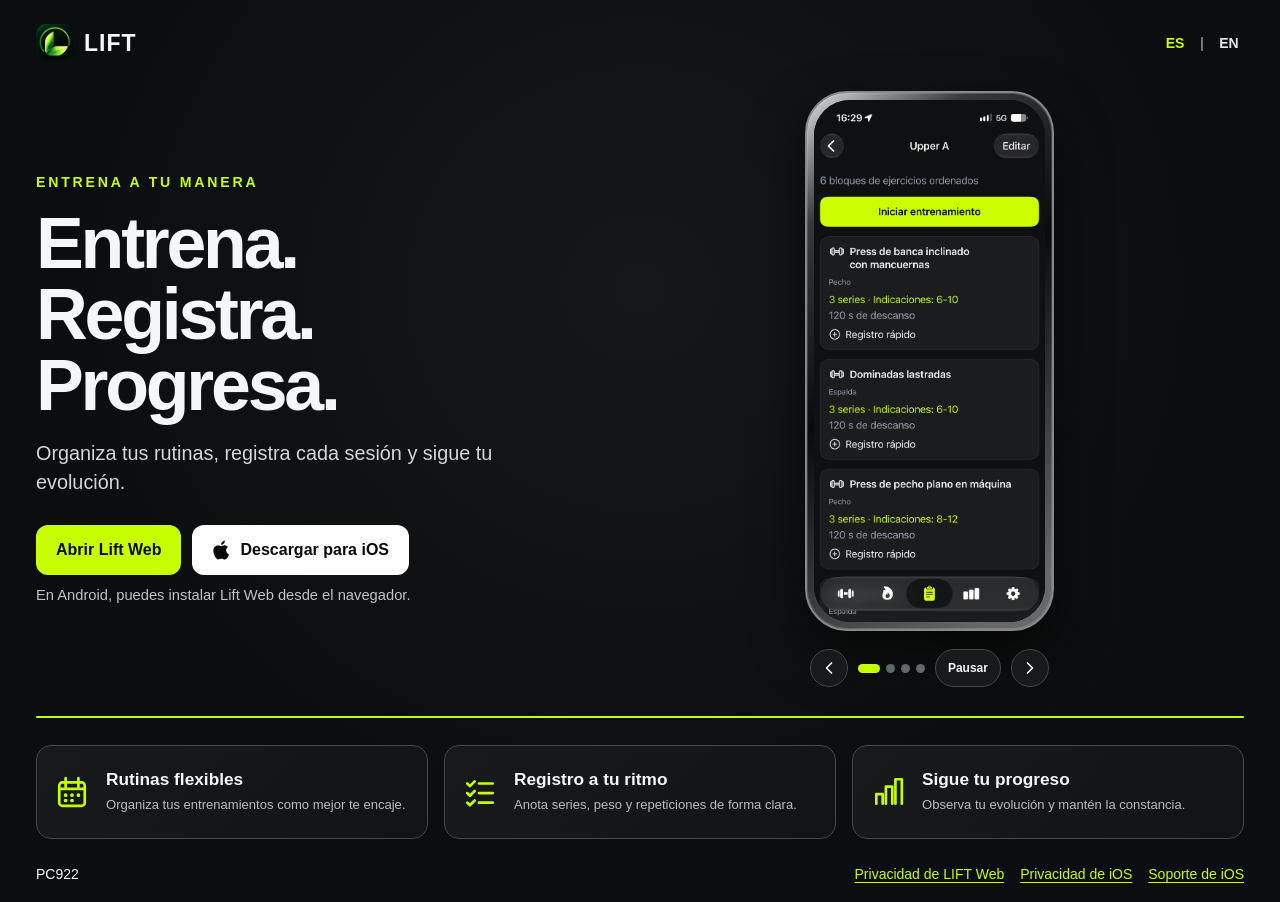
==== commit 74ae1b5d: "feat: publish web privacy notice" ====
--- a/index.html
+++ b/index.html
@@ -32,7 +32,7 @@
           </h1>
           <p class="hero-copy__description" data-i18n="description">Organiza tus rutinas, registra cada sesión y sigue tu evolución.</p>
           <div class="cta-group">
-            <a class="button button--primary" data-link="web" href="web/">
+            <a class="button button--primary" data-link="web" href="https://pc-922.github.io/lift-web/">
               <span data-i18n="webCta">Abrir Lift Web</span>
             </a>
             <a class="button button--apple" data-link="ios" href="#ios-link-pending" aria-disabled="true" title="Añade el enlace de App Store en src/config.js">
@@ -81,7 +81,8 @@
       </section>
       <footer class="site-footer">
         <span>PC922</span>
-        <nav aria-label="Recursos de LIFT para iOS" data-i18n-aria="iosResourcesLabel">
+        <nav aria-label="Recursos de LIFT" data-i18n-aria="resourcesLabel">
+          <a href="privacy-web/" data-i18n="webPrivacy">Privacidad de LIFT Web</a>
           <a href="privacy/" data-i18n="iosPrivacy">Privacidad de iOS</a>
           <a href="support/" data-i18n="iosSupport">Soporte de iOS</a>
         </nav>
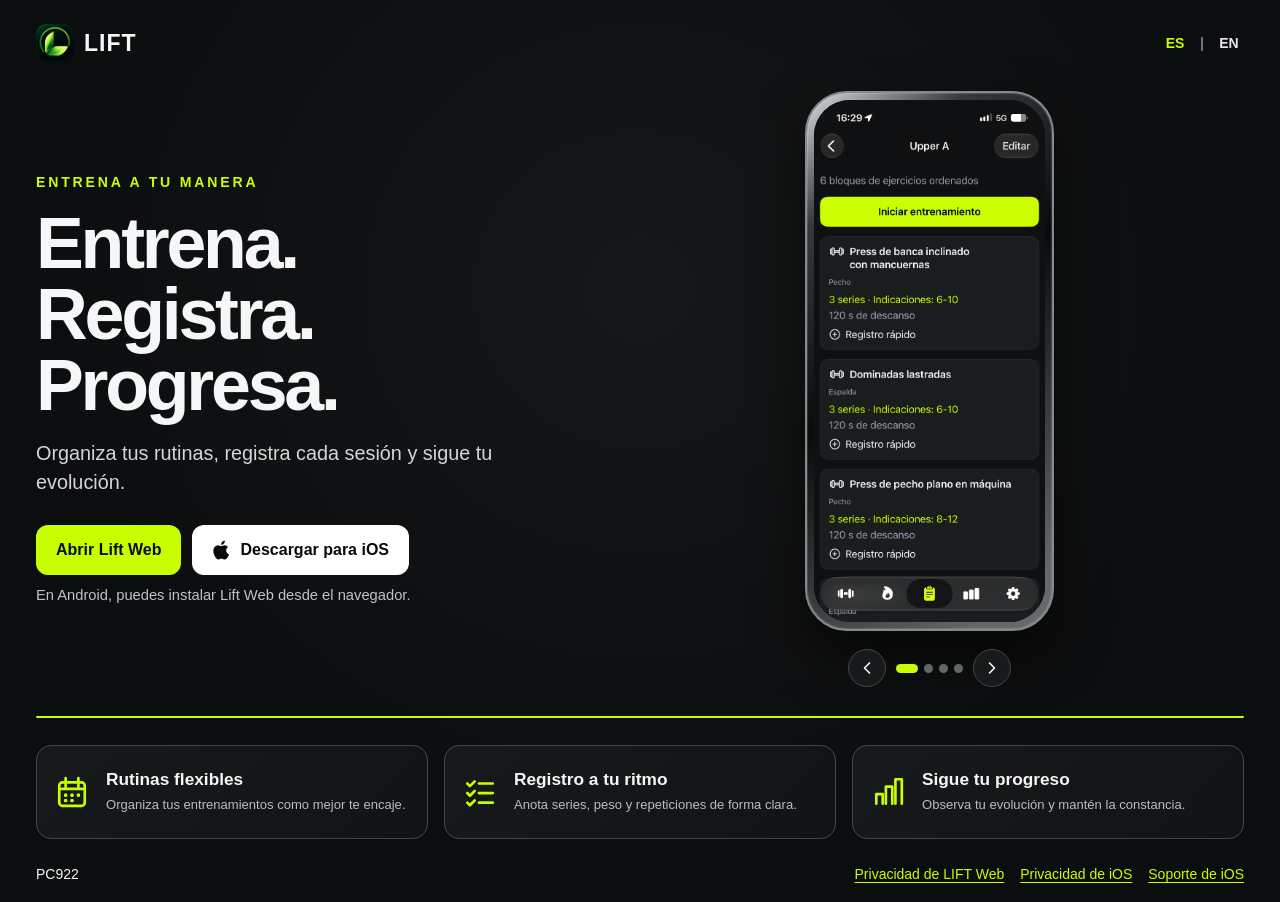
==== commit 4cf5785b: "Update carousel autoplay and Lift Web link" ====
--- a/index.html
+++ b/index.html
@@ -32,7 +32,7 @@
           </h1>
           <p class="hero-copy__description" data-i18n="description">Organiza tus rutinas, registra cada sesión y sigue tu evolución.</p>
           <div class="cta-group">
-            <a class="button button--primary" data-link="web" href="https://pc-922.github.io/lift-web/">
+            <a class="button button--primary" data-link="web" href="https://pc-922.github.io/lift/web/">
               <span data-i18n="webCta">Abrir Lift Web</span>
             </a>
             <a class="button button--apple" data-link="ios" href="#ios-link-pending" aria-disabled="true" title="Añade el enlace de App Store en src/config.js">
@@ -54,7 +54,6 @@
               <svg aria-hidden="true" viewBox="0 0 24 24"><path d="m15 18-6-6 6-6" /></svg>
             </button>
             <div class="carousel-dots" data-carousel-dots role="group" aria-label="Elegir captura"></div>
-            <button class="carousel-control carousel-control--toggle" type="button" data-carousel-toggle aria-pressed="false">Pausar</button>
             <button class="carousel-control carousel-control--arrow" type="button" data-carousel-next aria-label="Siguiente captura">
               <svg aria-hidden="true" viewBox="0 0 24 24"><path d="m9 18 6-6-6-6" /></svg>
             </button>
--- a/styles.css
+++ b/styles.css
@@ -200,7 +200,6 @@
 .carousel-control:hover { border-color: var(--lime); }
 .carousel-control:focus-visible { outline: 3px solid #fff; outline-offset: 3px; }
 .carousel-control--arrow svg { width: 20px; height: 20px; fill: none; stroke: currentColor; stroke-width: 2; stroke-linecap: round; stroke-linejoin: round; }
-.carousel-control--toggle { padding: 0 12px; font-size: 12px; font-weight: 700; }
 .carousel-dots { display: flex; align-items: center; gap: 6px; }
 .carousel-dot { width: 9px; height: 9px; min-width: 9px; min-height: 9px; padding: 0; border: 0; border-radius: 50%; background: #62676a; cursor: pointer; }
 .carousel-dot[aria-current="true"] { width: 22px; border-radius: 9px; background: var(--lime); }
@@ -261,7 +260,6 @@
   .phone-frame__screen { border-radius: 27px; }
   .carousel-controls { gap: 8px; min-height: 38px; }
   .carousel-control { min-width: 34px; min-height: 34px; }
-  .carousel-control--toggle { padding: 0 10px; font-size: 11px; }
   .carousel-dots { gap: 5px; }
   .carousel-dot { width: 8px; height: 8px; min-width: 8px; min-height: 8px; }
   .carousel-dot[aria-current="true"] { width: 18px; }
@@ -279,7 +277,6 @@
   .button { min-height: 41px; font-size: 12px; }
   .carousel-controls { gap: 6px; }
   .carousel-control { min-width: 32px; min-height: 32px; }
-  .carousel-control--toggle { padding: 0 8px; }
   .carousel-dots { gap: 4px; }
 }
 
